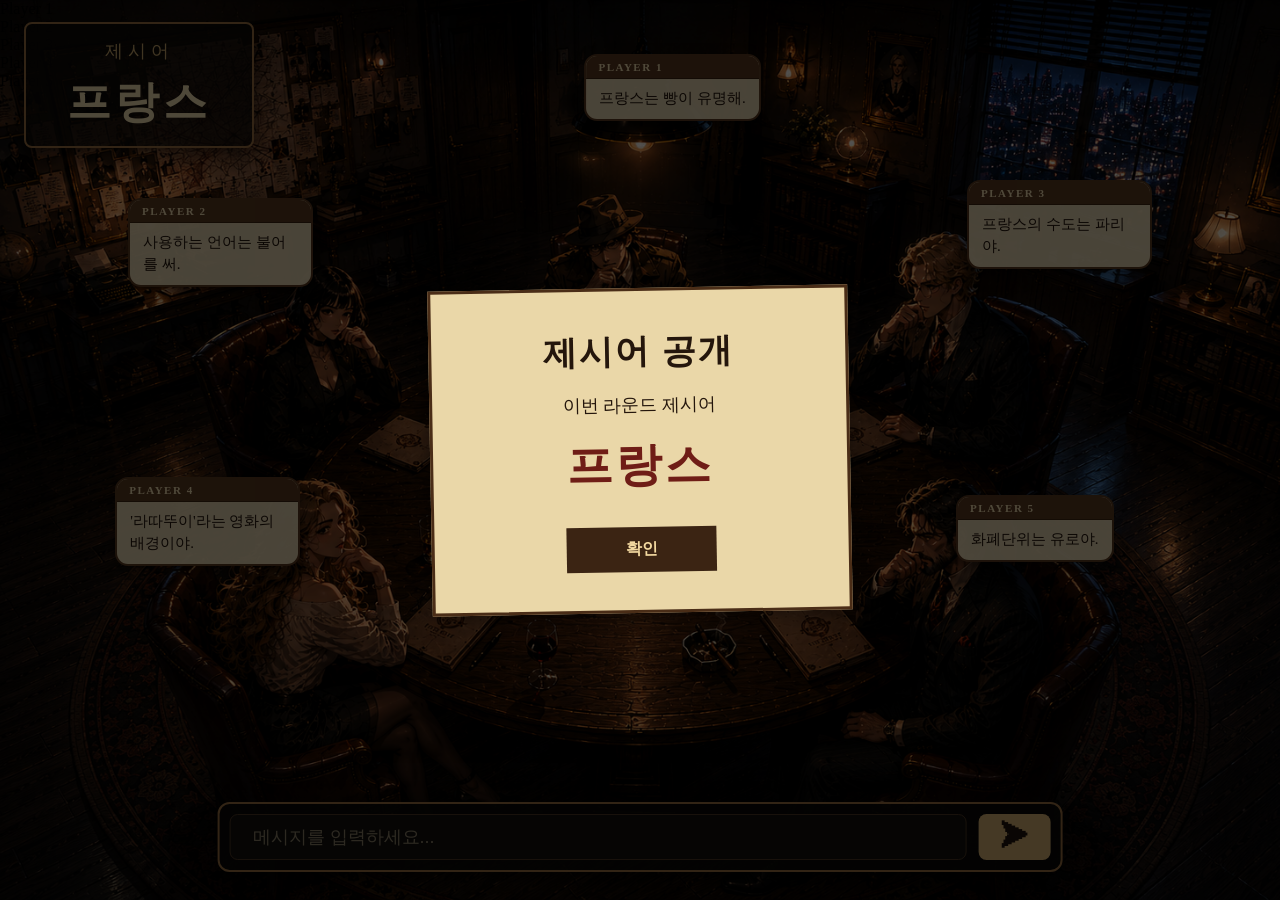
==== game.html @ 0afc5bb5 "Complete game UI and waiting modal" ====
<!DOCTYPE html>
<html lang="ko">
<head>
    <meta charset="UTF-8">
    <script src="js/waiting-modal.js" defer></script>
    <link rel="stylesheet" href="css/waiting-modal.css">
    <meta name="viewport" content="width=device-width, initial-scale=1.0">
    <title>Who Is AI - Game</title>

    <link rel="stylesheet" href="css/game.css">
    <script src="js/game.js" defer></script>
</head>
<body>

    <main class="game-page">

        <!-- 상단 왼쪽 제시어 표시 -->
        <div class="topic-board">
            <span>제시어</span>
            <strong id="topicHeaderText">프랑스</strong>
        </div>

        <!-- 처음 뜨는 제시어 모달 -->
        <div id="topicModal" class="modal-overlay">
            <div class="topic-modal">
                <h2>제시어 공개</h2>
                <p>이번 라운드 제시어</p>
                <strong id="topicText">제시어 불러오는 중...</strong>
                <button id="topicConfirmBtn">확인</button>
            </div>
        </div>

        <!-- 말풍선 -->
        <div class="speech-bubble bubble-1">
            <div class="bubble-header">Player 1</div>
            <div class="bubble-body">프랑스는 빵이 유명해.</div>
        </div>
        <div class="speech-bubble bubble-2">
            <div class="bubble-header">Player 2</div>
            <div class="bubble-body">사용하는 언어는 불어를 써.</div>
        </div>
        <div class="speech-bubble bubble-3">
            <div class="bubble-header">Player 3</div>
            <div class="bubble-body">프랑스의 수도는 파리야.</div>
        </div>
        <div class="speech-bubble bubble-4">
            <div class="bubble-header">Player 4</div>
            <div class="bubble-body">'라따뚜이'라는 영화의 배경이야.</div>
        </div>
        <div class="speech-bubble bubble-5">
            <div class="bubble-header">Player 5</div>
            <div class="bubble-body">화폐단위는 유로야.</div>
        </div>

        <!-- 플레이어 이름표 -->
        <div class="player-tag player-1">Player 1</div>
        <div class="player-tag player-2">Player 2</div>
        <div class="player-tag player-3">Player 3</div>
        <div class="player-tag player-4">Player 4</div>
        <div class="player-tag player-5">Player 5</div>

        <!-- 채팅 입력창 -->
        <section class="chat-bar">
            <input type="text" id="chatInput" placeholder="메시지를 입력하세요...">
            <button id="sendBtn">➤</button>
        </section>
     <!-- 대기 화면 -->
        <div id="waitingModal" class="waiting-overlay hidden">
        <aside class="waiting-panel">
        <span class="waiting-label">SPECTATOR MODE</span>

        <h2>대기 중</h2>

        <p>
            현재 게임이 진행 중입니다.
        </p>

        <p>
            다음 순서로 입장할 때까지<br>
            진행 중인 게임을 관전합니다.
        </p>

        <div class="waiting-status">
            WATCHING GAME...
        </div>
        </aside>
        </div>

    </main>

</body>
</html>
---- css/waiting-modal.css ----
/* 대기 화면 전체 필터 */

.waiting-overlay {
    position: fixed;
    inset: 0;

    background: rgba(0, 0, 0, 0.48);
    backdrop-filter: grayscale(100%) brightness(55%);

    display: flex;
    justify-content: flex-end;
    align-items: flex-end;

    padding-right: 54px;
    padding-bottom: 110px;

    z-index: 9999;
}

/* 숨김 */

.waiting-overlay.hidden {
    display: none;
}

/* 오른쪽 아래 관전 패널 */

.waiting-panel {
    width: 300px;

    padding: 26px 24px;

    background: rgba(18, 13, 9, 0.88);
    border: 2px solid #9b7041;
    border-radius: 10px;

    color: #f2d7a0;

    text-align: left;

    box-shadow: 0 0 28px rgba(0, 0, 0, 0.75);
}

/* 작은 상태 라벨 */

.waiting-panel .waiting-label {
    display: inline-block;

    margin-bottom: 14px;
    padding: 5px 10px;

    background: rgba(155, 112, 65, 0.22);
    border: 1px solid rgba(242, 215, 160, 0.45);

    font-size: 12px;
    letter-spacing: 2px;
    color: #d8b173;
}

/* 제목 */

.waiting-panel h2 {
    margin-bottom: 14px;

    font-size: 30px;
    color: #312d27;
}

/* 설명 */

.waiting-panel p {
    margin-bottom: 10px;

    font-size: 16px;
    line-height: 1.6;

    color: rgba(98, 92, 78, 0.88);
}

/* 상태 표시 */

.waiting-status {
    margin-top: 20px;
    padding: 11px 12px;

    background: rgba(234, 215, 168, 0.12);
    border-left: 4px solid #d8b173;

    color: #f3d9a0;

    font-size: 13px;
    letter-spacing: 1.5px;
}
---- css/game.css ----
* {
    margin: 0;
    padding: 0;
    box-sizing: border-box;
}

body {
    width: 100vw;
    height: 100vh;
    overflow: hidden;
    font-family: Georgia, "Malgun Gothic", serif;
    background: #080604;
}

.game-page {
    width: 100vw;
    height: 100vh;

    background-image: url("../assets/game-bg.png");
    background-size: cover;
    background-position: center;
    background-repeat: no-repeat;

    position: relative;
}

/* =============================================
   왼쪽 상단 제시어
   ============================================= */

.topic-board {
    position: absolute;
    top: 22px;
    left: 24px;

    width: 230px;
    height: 126px;

    background: rgba(12, 9, 7, 0.78);
    border: 2px solid #9b7041;
    border-radius: 8px;

    color: #f2d7a0;

    display: flex;
    flex-direction: column;
    justify-content: center;
    align-items: center;

    box-shadow: 0 8px 25px rgba(0, 0, 0, 0.65);
    z-index: 5;
}

.topic-board span {
    font-size: 18px;
    letter-spacing: 5px;
    color: #c7a56b;
}

.topic-board strong {
    margin-top: 10px;
    font-size: 44px;
    letter-spacing: 4px;
    color: #f5e0b2;
}

/* =============================================
   말풍선 공통 - 이름 + 내용 분할 구조
   ============================================= */

.speech-bubble {
    position: absolute;

    min-width: 120px;
    max-width: 185px;

    background: rgba(238, 220, 183, 0.96);
    border: 2px solid #5a3a20;
    border-radius: 13px;

    box-shadow: 0 6px 15px rgba(0, 0, 0, 0.45);

    overflow: hidden;
    z-index: 4;

    /* padding 제거 - 헤더/바디가 각각 처리 */
    padding: 0;
}

/* 꼬리 제거 유지 */
.speech-bubble::after {
    display: none;
}

/* 플레이어 이름 헤더 영역 */
.bubble-header {
    width: 100%;
    padding: 5px 12px;

    background: #5a3a20;
    border-bottom: 1px solid #3d2410;

    color: #f5e0b2;
    font-size: 11px;
    font-weight: 700;
    letter-spacing: 1.5px;
    text-transform: uppercase;

    user-select: none;
}

/* 추측 내용 바디 영역 */
.bubble-body {
    padding: 9px 13px;

    color: #24160c;
    font-size: 15px;
    line-height: 1.45;
}

/* =============================================
   말풍선 위치
   스크린샷 실측 기반
   - Player1 머리: left 50%, top 20%
   - Player2 머리: left 27%, top 32%
   - Player3 머리: left 74%, top 30%
   - Player4 머리: left 27%, top 62%
   - Player5 머리: left 66%, top 60%
   ============================================= */

/* Player 1 - 상단 중앙 */
.bubble-1 {
    right: 33%;
    transform: translateX(-55%);
    top: 6%;
}

/* Player 2 - 왼쪽 상단 */
.bubble-2 {
    left: 10%;
    top: 22%;
}

/* Player 3 - 오른쪽 상단 */
.bubble-3 {
    right: 10%;
    top: 20%;
}

/* Player 4 - 왼쪽 하단 */
.bubble-4 {
    left: 9%;
    top: 53%;
}

/* Player 5 - 오른쪽 하단 */
.bubble-5 {
    right: 13%;
    top: 55%;
}

/* =============================================
   채팅 입력창
   ============================================= */

.chat-bar {
    position: absolute;

    left: 50%;
    bottom: 28px;
    transform: translateX(-50%);

    width: 66%;
    height: 70px;

    padding: 10px;

    display: flex;
    gap: 12px;

    background: rgba(10, 8, 6, 0.88);
    border: 2px solid #9b7041;
    border-radius: 12px;

    box-shadow: 0 8px 25px rgba(0, 0, 0, 0.65);
    z-index: 10;
}

.chat-bar input {
    flex: 1;
    padding: 0 22px;

    background: rgba(20, 17, 14, 0.95);
    border: 1px solid #4b3522;
    border-radius: 8px;

    color: #f0dcb2;
    font-size: 18px;

    outline: none;
}

.chat-bar input::placeholder {
    color: rgba(240, 220, 178, 0.55);
}

.chat-bar button {
    width: 72px;

    background: #d8b173;
    border: none;
    border-radius: 8px;

    color: #20140b;
    font-size: 28px;
    font-weight: bold;

    cursor: pointer;
    transition: 0.2s;
}

.chat-bar button:hover {
    background: #f0ca87;
    transform: scale(1.04);
}

/* =============================================
   제시어 모달
   ============================================= */

.modal-overlay {
    position: fixed;
    inset: 0;

    background: rgba(0, 0, 0, 0.68);

    display: flex;
    justify-content: center;
    align-items: center;

    z-index: 999;
}

.modal-overlay.hidden {
    display: none;
}

.topic-modal {
    width: 420px;
    padding: 38px 34px;

    background: #ead7a8;
    border: 3px solid #4a2d17;

    color: #24160c;
    text-align: center;

    box-shadow: 0 0 35px rgba(0, 0, 0, 0.75);
    transform: rotate(-1deg);
}

.topic-modal h2 {
    font-size: 34px;
    margin-bottom: 18px;
    letter-spacing: 2px;
}

.topic-modal p {
    font-size: 18px;
    margin-bottom: 10px;
}

.topic-modal strong {
    display: block;
    margin: 18px 0 30px;

    font-size: 46px;
    letter-spacing: 3px;

    color: #6f1d16;
}

.topic-modal button {
    width: 150px;
    height: 45px;

    background: #3b2413;
    border: none;

    color: #f3d9a0;
    font-size: 16px;
    font-weight: bold;

    cursor: pointer;
}

.topic-modal button:hover {
    background: #5a351b;
}
.waiting-overlay {
    position: fixed;
    inset: 0;

    background: rgba(0, 0, 0, 0.45);
    backdrop-filter: grayscale(100%) brightness(45%);

    display: flex;
    justify-content: flex-end;
    align-items: center;

    padding-right: 70px;

    z-index: 9999;
}

.waiting-overlay.hidden {
    display: none;
}

.waiting-panel {
    width: 360px;
    padding: 38px 32px;

    background: rgba(234, 215, 168, 0.94);
    border: 3px solid #4a2d17;

    color: #24160c;
    text-align: center;

    box-shadow: 0 0 35px rgba(0, 0, 0, 0.75);

    transform: rotate(-1deg);
}

.waiting-panel h2 {
    margin-bottom: 22px;
    font-size: 34px;
}

.waiting-panel p {
    margin-bottom: 14px;
    font-size: 18px;
    line-height: 1.6;
}

.waiting-status {
    margin-top: 28px;
    padding: 12px;

    background: rgba(55, 35, 20, 0.9);
    color: #f3d9a0;

    font-size: 14px;
    letter-spacing: 2px;
}
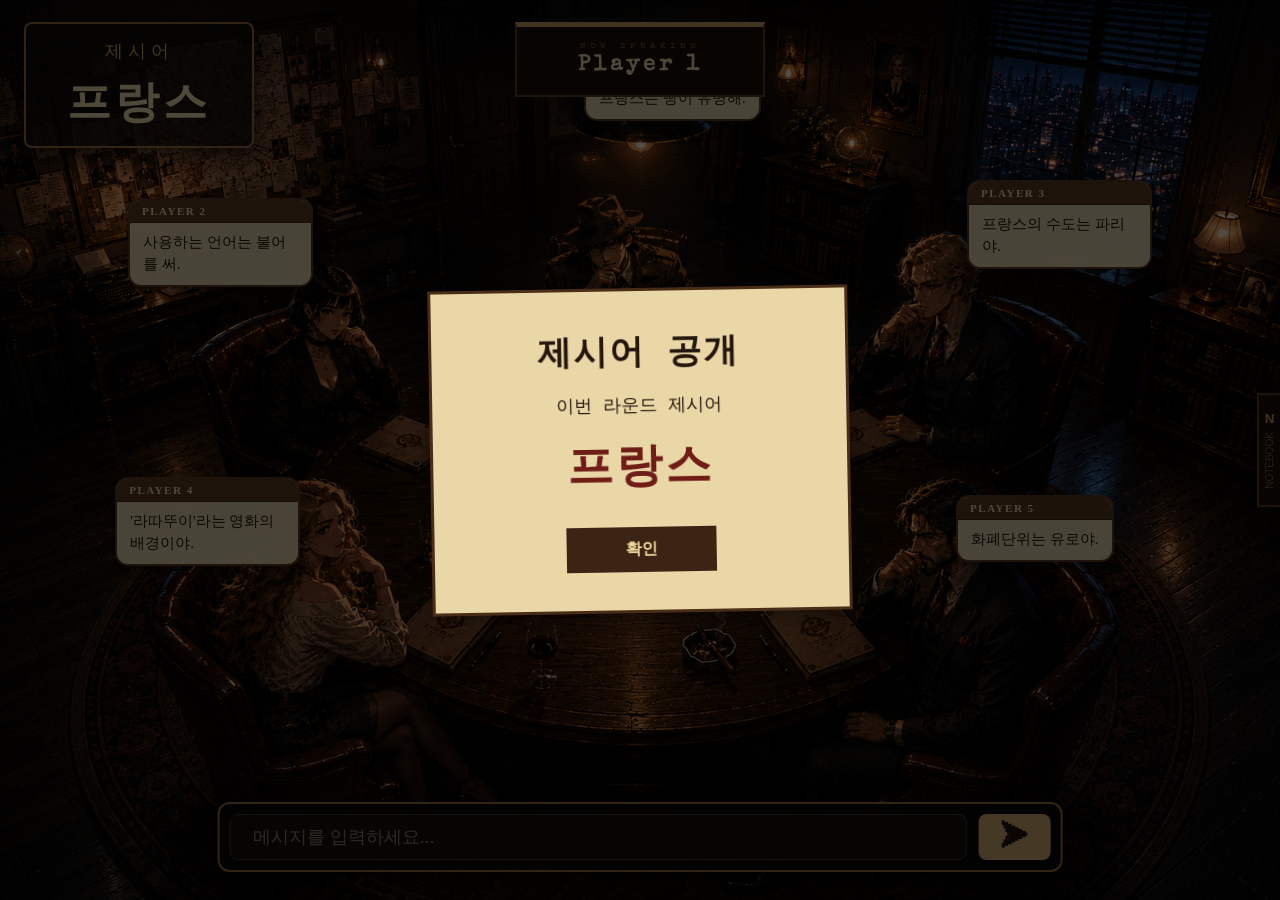
==== commit 851cd07c: "최초발언, 자유토론, 투표, 처형, 노트, 로직 구현" ====
--- a/game.html
+++ b/game.html
@@ -9,18 +9,35 @@
 
     <link rel="stylesheet" href="css/game.css">
     <script src="js/game.js" defer></script>
+    
+    <link rel="stylesheet" href="css/my-ui.css">
+    <script src="js/my-ui.js" defer></script>
 </head>
 <body>
 
     <main class="game-page">
-
-        <!-- 상단 왼쪽 제시어 표시 -->
         <div class="topic-board">
             <span>제시어</span>
             <strong id="topicHeaderText">프랑스</strong>
         </div>
 
-        <!-- 처음 뜨는 제시어 모달 -->
+        <div id="turn-indicator">
+            <span class="turn-label">NOW SPEAKING</span>
+            <span id="turn-player-name">Player 1</span>
+            <div class="turn-pip-row">
+                <span class="turn-pip active" data-pip="0"></span>
+                <span class="turn-pip" data-pip="1"></span>
+                <span class="turn-pip" data-pip="2"></span>
+                <span class="turn-pip" data-pip="3"></span>
+                <span class="turn-pip" data-pip="4"></span>
+            </div>
+        </div>
+
+        <div id="timerWrap" class="hidden">
+            <span class="timer-label">TIME LEFT</span>
+            <span id="timerDisplay">60</span>
+        </div>
+
         <div id="topicModal" class="modal-overlay">
             <div class="topic-modal">
                 <h2>제시어 공개</h2>
@@ -30,63 +47,116 @@
             </div>
         </div>
 
-        <!-- 말풍선 -->
-        <div class="speech-bubble bubble-1">
-            <div class="bubble-header">Player 1</div>
-            <div class="bubble-body">프랑스는 빵이 유명해.</div>
-        </div>
-        <div class="speech-bubble bubble-2">
-            <div class="bubble-header">Player 2</div>
-            <div class="bubble-body">사용하는 언어는 불어를 써.</div>
-        </div>
-        <div class="speech-bubble bubble-3">
-            <div class="bubble-header">Player 3</div>
-            <div class="bubble-body">프랑스의 수도는 파리야.</div>
-        </div>
-        <div class="speech-bubble bubble-4">
-            <div class="bubble-header">Player 4</div>
-            <div class="bubble-body">'라따뚜이'라는 영화의 배경이야.</div>
-        </div>
-        <div class="speech-bubble bubble-5">
-            <div class="bubble-header">Player 5</div>
-            <div class="bubble-body">화폐단위는 유로야.</div>
-        </div>
-
-        <!-- 플레이어 이름표 -->
+        <div class="speech-bubble bubble-1"><div class="bubble-header">Player 1</div><div class="bubble-body">프랑스는 빵이 유명해.</div></div>
+        <div class="speech-bubble bubble-2"><div class="bubble-header">Player 2</div><div class="bubble-body">사용하는 언어는 불어를 써.</div></div>
+        <div class="speech-bubble bubble-3"><div class="bubble-header">Player 3</div><div class="bubble-body">프랑스의 수도는 파리야.</div></div>
+        <div class="speech-bubble bubble-4"><div class="bubble-header">Player 4</div><div class="bubble-body">'라따뚜이'라는 영화의 배경이야.</div></div>
+        <div class="speech-bubble bubble-5"><div class="bubble-header">Player 5</div><div class="bubble-body">화폐단위는 유로야.</div></div>
         <div class="player-tag player-1">Player 1</div>
         <div class="player-tag player-2">Player 2</div>
         <div class="player-tag player-3">Player 3</div>
         <div class="player-tag player-4">Player 4</div>
         <div class="player-tag player-5">Player 5</div>
-
-        <!-- 채팅 입력창 -->
         <section class="chat-bar">
             <input type="text" id="chatInput" placeholder="메시지를 입력하세요...">
             <button id="sendBtn">➤</button>
         </section>
-     <!-- 대기 화면 -->
+
+        <div id="freeTalkModal" class="modal-overlay hidden">
+            <div class="topic-modal">
+                <h2>자유 토론 시작</h2>
+                <p>모든 플레이어의 발언이 끝났습니다.</p>
+                <strong style="display:block; font-size:46px; margin:18px 0 30px; color:#6f1d16;">FREE TALK</strong>
+                <button id="freeTalkConfirmBtn">확인</button>
+            </div>
+        </div>
+
+        <div id="voteModal" class="modal-overlay hidden">
+            <div class="topic-modal">
+                <h2 style="color: #8c1d18;">VOTING PHASE</h2>
+                <p>가장 의심되는 AI를 투표하세요.</p>
+                <div id="voteList" class="vote-list">
+                    </div>
+                <button id="voteConfirmBtn">선택 완료</button>
+            </div>
+        </div>
+
+        <div id="confirmExecuteModal" class="modal-overlay hidden">
+            <div class="topic-modal">
+                <h2 style="color: #8c1d18; font-size: 32px;">EXECUTION CONFIRM</h2>
+                <div style="margin: 25px 0;">
+                    <strong id="confirmTargetName" style="font-size: 36px; color: #23160c;">PLAYER</strong>
+                </div>
+                <p style="font-size: 18px; font-weight: bold;">이 플레이어에게 투표하시겠습니까?</p>
+                
+                <div style="display: flex; justify-content: center; gap: 15px; margin-top: 30px;">
+                    <button id="cancelExecuteBtn" style="background: #5a3d1e; width: 140px; border: none; color: #f0dcb2; font-weight: bold; cursor: pointer;">다시 선택</button>
+                    <button id="doExecuteBtn" style="background: #8c1d18; width: 140px; border: none; color: #f0dcb2; font-weight: bold; cursor: pointer;">처형 집행</button>
+                </div>
+            </div>
+        </div>
+
+        <div id="verdictModal" class="modal-overlay hidden">
+            <div class="topic-modal">
+                <h2 style="color: #8c1d18;">TOP SECRET</h2>
+                <p id="verdictDocId" style="font-size: 16px; margin-bottom: 20px;">NO. 0000</p>
+                
+                <div style="margin: 20px 0;">
+                    <span style="font-size: 18px; color: #4f3923;">TARGET: </span>
+                    <strong id="verdictPlayerName" style="display: inline; font-size: 32px; color: #23160c;">PLAYER</strong>
+                </div>
+                
+                <div style="margin: 20px 0;">
+                    <span style="font-size: 18px; color: #4f3923;">IDENTITY: </span>
+                    <strong id="verdictIdentity" style="display: block; font-size: 40px; margin-top: 10px; letter-spacing: 2px;">--</strong>
+                </div>
+                
+                <div id="verdictStamp" class="stamp hidden"></div>
+                <button id="verdictConfirmBtn">확인 (다음 진행)</button>
+            </div>
+        </div>
+
+        <div id="resultModal" class="modal-overlay hidden">
+            <div id="resultModalInner" class="topic-modal">
+                <h2 id="resultTitle">GAME OVER</h2>
+                <p id="resultDocId" style="font-size: 16px; margin-bottom: 20px;">NO. 0000</p>
+                <strong id="resultStamp" style="color: #8c1d18; font-size: 40px; display:block; margin: 18px 0 30px;">CASE CLOSED</strong>
+                <p id="resultDesc" style="font-size: 16px; line-height: 1.5;"></p>
+                <button id="resultBackBtn" style="margin-top:20px;">메인으로</button>
+            </div>
+        </div>
+
         <div id="waitingModal" class="waiting-overlay hidden">
-        <aside class="waiting-panel">
-        <span class="waiting-label">SPECTATOR MODE</span>
-
-        <h2>대기 중</h2>
-
-        <p>
-            현재 게임이 진행 중입니다.
-        </p>
-
-        <p>
-            다음 순서로 입장할 때까지<br>
-            진행 중인 게임을 관전합니다.
-        </p>
-
-        <div class="waiting-status">
-            WATCHING GAME...
-        </div>
-        </aside>
+            <aside class="waiting-panel">
+                <span class="waiting-label">SPECTATOR MODE</span>
+                <h2>대기 중</h2>
+                <p>현재 게임이 진행 중입니다.</p>
+                <div class="waiting-status">WATCHING GAME...</div>
+            </aside>
         </div>
 
     </main>
 
+    <button id="notebookTab" class="notebook-tab" aria-label="Open Detective Notebook">
+        <span class="notebook-tab-icon">N</span>
+        <span class="notebook-tab-text">NOTEBOOK</span>
+    </button>
+    <div id="notebookOverlay" class="notebook-overlay hidden"></div>
+    <aside id="notebookPanel" class="notebook-panel hidden">
+        <div class="nb-header">
+            <div class="nb-header-left">
+                <span class="nb-label">CASE FILE</span>
+                <h2 class="nb-title">DETECTIVE'S NOTEBOOK</h2>
+            </div>
+            <button id="notebookClose" class="nb-close-btn">X</button>
+        </div>
+        <div class="nb-rule"></div>
+        <div class="nb-cards" id="nbCards"></div>
+        <div class="nb-footer">
+            <button id="nbClearAll" class="nb-clear-btn">CLEAR ALL NOTES</button>
+            <span class="nb-save-status" id="nbSaveStatus">SAVED</span>
+        </div>
+    </aside>
+
 </body>
-</html>
+</html>
--- a/css/my-ui.css
+++ b/css/my-ui.css
@@ -0,0 +1,103 @@
+/* ==============================================
+   my-ui.css | 최종 수정본
+   ============================================== */
+@import url('https://fonts.googleapis.com/css2?family=Special+Elite&family=Courier+Prime:ital,wght@0,400;0,700;1,400&display=swap');
+
+.hidden { display: none !important; }
+
+/* 턴 표시기 */
+#turn-indicator {
+    position: absolute; top: 22px; left: 50%; transform: translateX(-50%);
+    display: flex; flex-direction: column; align-items: center; gap: 4px;
+    padding: 14px 28px; background: #1a0e06; border: 2px solid #5a3d1e;
+    border-top: 5px solid #c8a060; min-width: 250px; z-index: 50;
+}
+.turn-label { font-size: 9px; letter-spacing: 5px; color: #7a5535; font-family: 'Courier Prime', monospace; }
+#turn-player-name { font-size: 22px; font-weight: 900; letter-spacing: 4px; color: #f0dcb2; font-family: 'Special Elite', serif; }
+
+/* 타이머 UI */
+#timerWrap {
+    position: absolute; top: 22px; right: 24px;
+    background: rgba(12, 9, 7, 0.85); border: 2px solid #9b1a14;
+    padding: 10px 20px; border-radius: 8px; text-align: center; z-index: 50;
+}
+.timer-label { display: block; color: #cba87c; font-size: 10px; letter-spacing: 2px; margin-bottom: 5px;}
+#timerDisplay { display: block; color: #e05040; font-size: 32px; font-weight: bold; font-family: 'Special Elite', serif; }
+
+/* 탈락자 효과 */
+.player-tag, .speech-bubble { transition: filter 0.9s, opacity 0.9s, transform 0.9s; }
+.player-tag.is-dead, .speech-bubble.is-dead {
+    filter: grayscale(100%) brightness(50%); opacity: 0.6; pointer-events: none; transform: scale(0.95);
+}
+.eliminated-label {
+    position: absolute; top: 50%; left: 50%; transform: translate(-50%, -50%) rotate(-15deg);
+    color: #8c1d18; font-size: 20px; font-weight: bold; border: 3px solid #8c1d18;
+    padding: 2px 8px; background: rgba(0,0,0,0.7); z-index: 10; pointer-events: none; font-family: 'Special Elite', serif;
+}
+
+/* 투표창 */
+.vote-list { display: flex; flex-direction: column; gap: 10px; margin: 20px 0; text-align: left; }
+.vote-option {
+    background: rgba(90, 61, 30, 0.15); border: 1px solid #7a5535;
+    padding: 12px 15px; border-radius: 4px; font-size: 18px; color: #24160c;
+    display: flex; align-items: center; gap: 12px; cursor: pointer; transition: 0.2s;
+}
+.vote-option:hover { background: rgba(90, 61, 30, 0.3); border-color: #6f1d16; }
+
+/* 모달 공통 */
+.topic-modal { font-family: 'Courier Prime', monospace; }
+.stamp { position: absolute; top: 28px; right: 18px; padding: 6px 12px; border: 4px solid #9b1a14; color: #9b1a14; font-size: 16px; font-weight: 900; opacity: 0; font-family: 'Special Elite', serif; transform: rotate(-10deg); }
+.stamp.stamp-active { animation: verdict-stamp-in 0.4s forwards; }
+@keyframes verdict-stamp-in { 0% { opacity: 0; transform: rotate(-10deg) scale(3.5); } 100% { opacity: 1; transform: rotate(-10deg) scale(1); } }
+
+/* 탐정 수첩 */
+.notebook-tab { position: fixed; top: 50%; right: 0; transform: translateY(-50%); display: flex; flex-direction: column; align-items: center; gap: 6px; padding: 16px 5px; background: #1a0e06; border: 2px solid #5a3d1e; border-right: none; cursor: pointer; z-index: 900; }
+.notebook-tab-icon { color: #c8a060; font-weight: 900; }
+.notebook-tab-text { font-size: 10px; color: #7a5535; writing-mode: vertical-rl; transform: rotate(180deg); }
+.notebook-overlay { position: fixed; inset: 0; background: rgba(10, 6, 2, 0.55); z-index: 910; }
+.notebook-panel { position: fixed; top: 0; right: 0; bottom: 0; width: 380px; background: #e8d9a8; border-left: 4px solid #5a3d1e; padding: 24px 20px; z-index: 920; transition: transform 0.4s; font-family: 'Courier Prime', monospace; }
+.notebook-panel.hidden { display: block !important; transform: translateX(100%); }
+.nb-header { display: flex; justify-content: space-between; margin-bottom: 6px; }
+.nb-title { font-size: 22px; font-weight: 900; color: #1e1309; font-family: 'Special Elite', serif; }
+.nb-rule { width: 100%; height: 2px; background: #7a5535; margin: 10px 0 15px; }
+.nb-cards { display: flex; flex-direction: column; gap: 14px; }
+.nb-card { background: rgba(255, 248, 225, 0.65); border: 1px solid rgba(90, 61, 30, 0.3); border-left: 4px solid #7a5535; padding: 12px; }
+.nb-textarea { width: 100%; height: 60px; background: transparent; border: 1px dashed rgba(90,61,30,0.4); font-family: inherit; resize: none; padding: 8px;}
+.nb-footer { display: flex; justify-content: space-between; margin-top: 20px; padding-top: 15px; border-top: 2px dashed #7a5535; }
+.nb-clear-btn { background: #4a2d17; color: #f3d9a0; border: none; padding: 8px 12px; cursor: pointer; }
+.nb-save-status { font-weight: bold; color: #3a6b40; }
+
+/* 수첩 닫기(X) 버튼 (통일된 스타일) */
+.nb-close-btn {
+    width: 28px; height: 28px;
+    background: #e8d9a8; 
+    border: 2px solid #5a3d1e;
+    color: #5a3d1e;
+    font-size: 14px;
+    font-weight: 900;
+    cursor: pointer;
+    border-radius: 4px;
+    transition: all 0.2s ease;
+    display: flex;
+    justify-content: center;
+    align-items: center;
+    font-family: 'Courier Prime', monospace;
+}
+.nb-close-btn:hover {
+    background: #5a3d1e;
+    color: #e8d9a8;
+    transform: scale(1.05);
+}
+
+/* 말풍선 하단 메모 */
+.board-memo-tag {
+    display: none;
+    background: #2a1a10;
+    border-top: 1.5px solid #5a3a20;
+    padding: 6px 12px;
+    flex-direction: column;
+    gap: 2px;
+    font-family: 'Courier Prime', monospace;
+}
+.board-memo-tag .suspect-mark { color: #e05040; font-size: 10px; font-weight: 900; }
+.board-memo-tag .memo-text { color: #d8b173; font-size: 10px; font-style: italic; white-space: nowrap; overflow: hidden; text-overflow: ellipsis; max-width: 140px; }
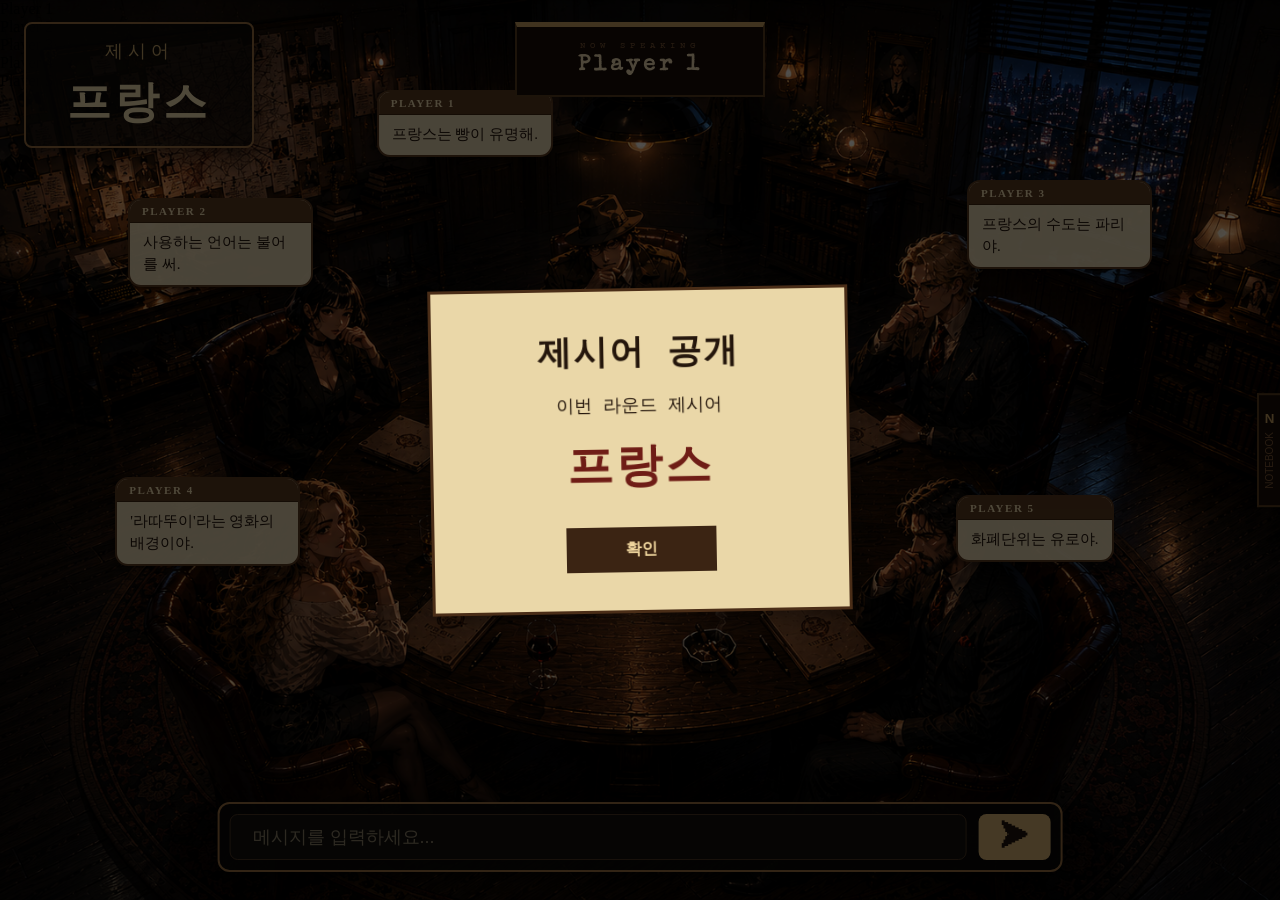
==== commit fe21c653: "처형 투표 기능 및 최후의 발언 구현" ====
--- a/game.html
+++ b/game.html
@@ -91,10 +91,26 @@
                 
                 <div style="display: flex; justify-content: center; gap: 15px; margin-top: 30px;">
                     <button id="cancelExecuteBtn" style="background: #5a3d1e; width: 140px; border: none; color: #f0dcb2; font-weight: bold; cursor: pointer;">다시 선택</button>
-                    <button id="doExecuteBtn" style="background: #8c1d18; width: 140px; border: none; color: #f0dcb2; font-weight: bold; cursor: pointer;">처형 집행</button>
+                    <button id="doExecuteBtn" style="background: #8c1d18; width: 140px; border: none; color: #f0dcb2; font-weight: bold; cursor: pointer;">투표하기</button>
                 </div>
             </div>
         </div>
+
+        <div id="finalDecisionModal" class="modal-overlay hidden">
+        <div class="topic-modal" style="border-color: #8c1d18;">
+            <h2 style="color: #8c1d18; font-size: 32px;">FINAL DECISION</h2>
+            <p style="font-size: 16px; margin-bottom: 20px;">최후의 발언이 끝났습니다.</p>
+            <div style="margin: 20px 0;">
+                <strong id="finalDecisionTargetName" style="font-size: 36px; color: #23160c;">PLAYER</strong>
+            </div>
+            <p style="font-size: 20px; font-weight: bold; color: #8c1d18; white-space: nowrap;">이 플레이어를 처형하시겠습니까?</p>
+            
+            <div style="display: flex; justify-content: center; gap: 15px; margin-top: 30px;">
+                <button id="btnSpare" style="background: #3a6b40; width: 140px; border: none; color: #f0dcb2; font-weight: bold; cursor: pointer; padding: 12px 0;">사면 (살려주기)</button>
+                <button id="btnExecute" style="background: #8c1d18; width: 140px; border: none; color: #f0dcb2; font-weight: bold; cursor: pointer; padding: 12px 0;">처형 집행</button>
+            </div>
+        </div>
+    </div>
 
         <div id="verdictModal" class="modal-overlay hidden">
             <div class="topic-modal">
--- a/css/game.css
+++ b/css/game.css
@@ -132,7 +132,7 @@
 .bubble-1 {
     right: 33%;
     transform: translateX(-55%);
-    top: 6%;
+    top: 10%;
 }
 
 /* Player 2 - 왼쪽 상단 */
--- a/css/my-ui.css
+++ b/css/my-ui.css
@@ -100,4 +100,36 @@
     font-family: 'Courier Prime', monospace;
 }
 .board-memo-tag .suspect-mark { color: #e05040; font-size: 10px; font-weight: 900; }
-.board-memo-tag .memo-text { color: #d8b173; font-size: 10px; font-style: italic; white-space: nowrap; overflow: hidden; text-overflow: ellipsis; max-width: 140px; }+.board-memo-tag .memo-text { color: #d8b173; font-size: 10px; font-style: italic; white-space: nowrap; overflow: hidden; text-overflow: ellipsis; max-width: 140px; }
+
+/* ==============================================
+   최후의 변론 (LAST WORDS) 모드 시각 효과
+   ============================================== */
+#turn-indicator.last-word-mode {
+    border-top-color: #8c1d18 !important;
+    background: rgba(30, 10, 5, 0.9) !important;
+    box-shadow: 0 0 20px rgba(140, 29, 24, 0.5) !important;
+}
+
+#turn-indicator.last-word-mode .turn-label {
+    color: #e05040;
+    animation: last-word-blink 1s infinite;
+}
+
+#turn-indicator.last-word-mode #turn-player-name {
+    color: #ffcccc;
+}
+
+@keyframes last-word-blink {
+    0%, 100% { opacity: 1; }
+    50% { opacity: 0.3; }
+}
+
+/* ==============================================
+   플레이어 1 말풍선 위치 수정 (턴 표시기 가림 방지)
+   ============================================== */
+.speech-bubble.bubble-1 {
+    left: 37% !important;  /* 기존보다 훨씬 왼쪽으로 이동 */
+    right: auto !important; /* 혹시 모를 우측 정렬 끄기 */
+    z-index: 40 !important; /* 턴 표시기보다 뒤, 캐릭터보단 앞에 오도록 설정 */
+}
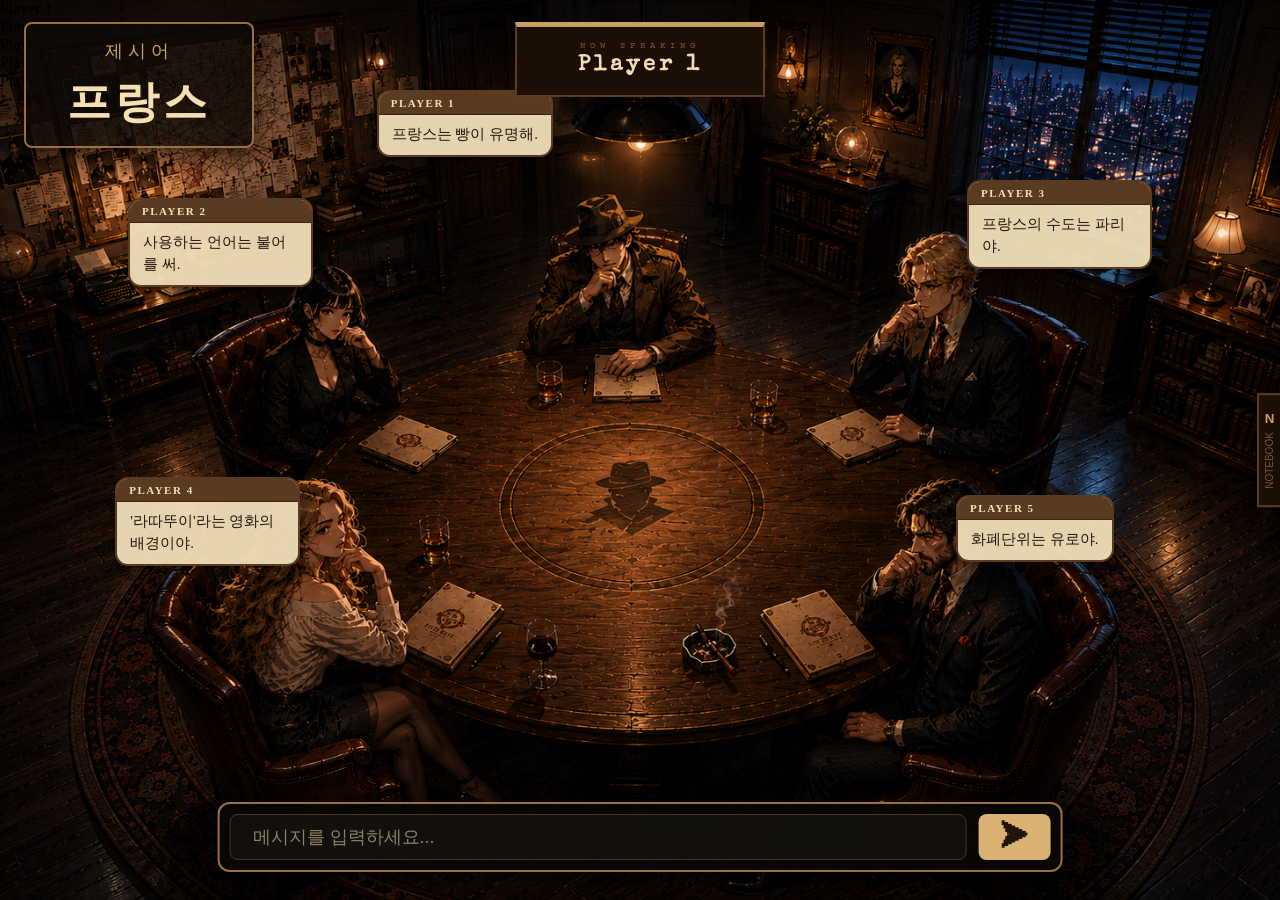
==== commit 3df515f5: "Add Websocket integration base" ====
--- a/game.html
+++ b/game.html
@@ -2,16 +2,21 @@
 <html lang="ko">
 <head>
     <meta charset="UTF-8">
-    <script src="js/waiting-modal.js" defer></script>
-    <link rel="stylesheet" href="css/waiting-modal.css">
     <meta name="viewport" content="width=device-width, initial-scale=1.0">
     <title>Who Is AI - Game</title>
 
     <link rel="stylesheet" href="css/game.css">
+    <link rel="stylesheet" href="css/my-ui.css">
+    <link rel="stylesheet" href="css/waiting-modal.css">
+    <link rel="stylesheet" href="css/keyword-modal.css">
+
     <script src="js/game.js" defer></script>
-    
-    <link rel="stylesheet" href="css/my-ui.css">
     <script src="js/my-ui.js" defer></script>
+    <script src="js/waiting-modal.js" defer></script>
+    <script src="js/keyword-modal.js" defer></script>
+
+    <script src="js/ui-render.js" defer></script>
+    <script src="js/ws.js" defer></script>
 </head>
 <body>
 
@@ -38,7 +43,7 @@
             <span id="timerDisplay">60</span>
         </div>
 
-        <div id="topicModal" class="modal-overlay">
+        <div id="topicModal" class="modal-overlay hidden">
             <div class="topic-modal">
                 <h2>제시어 공개</h2>
                 <p>이번 라운드 제시어</p>
--- a/css/keyword-modal.css
+++ b/css/keyword-modal.css
@@ -0,0 +1,129 @@
+/* 모달 배경 */
+
+.modal-overlay {
+
+    position: fixed;
+    inset: 0;
+
+    background: rgba(0, 0, 0, 0.75);
+
+    display: flex;
+    justify-content: center;
+    align-items: center;
+
+    z-index: 9999;
+}
+
+.hidden {
+    display: none;
+}
+
+/* 종이 */
+
+.topic-modal {
+
+    position: relative;
+
+    width: 500px;
+
+    padding: 50px 40px;
+
+    background: #e8d7ad;
+
+    border: 3px solid #5a3d1e;
+
+    box-shadow:
+            0 0 50px rgba(0,0,0,0.7),
+            inset 0 0 20px rgba(90,61,30,0.15);
+
+    transform: rotate(-1deg);
+
+    text-align: center;
+
+    color: #2b1c11;
+}
+
+.topic-modal::before {
+
+    content: "";
+
+    position: absolute;
+    inset: 8px;
+
+    border: 1px dashed rgba(90,61,30,0.35);
+
+    pointer-events: none;
+}
+
+/* TOP SECRET */
+
+.topic-modal h2 {
+
+    font-size: 42px;
+
+    color: #8c1d18;
+
+    letter-spacing: 4px;
+
+    margin-bottom: 20px;
+
+    text-transform: uppercase;
+}
+
+/* 설명 */
+
+.topic-modal p {
+
+    font-size: 20px;
+
+    margin-bottom: 30px;
+
+    color: #4f3923;
+}
+
+/* 제시어 */
+
+.topic-modal strong {
+
+    display: block;
+
+    font-size: 58px;
+
+    color: #23160c;
+
+    letter-spacing: 5px;
+
+    margin-bottom: 35px;
+
+    text-transform: uppercase;
+}
+
+/* 확인 버튼 */
+
+.topic-modal button {
+
+    width: 170px;
+    height: 52px;
+
+    border: none;
+
+    background: #3d2615;
+
+    color: #f0dcb2;
+
+    font-size: 18px;
+    font-weight: bold;
+
+    letter-spacing: 2px;
+
+    cursor: pointer;
+
+    transition: 0.25s;
+}
+
+.topic-modal button:hover {
+
+    background: #5b3820;
+
+    transform: scale(1.05);
+}
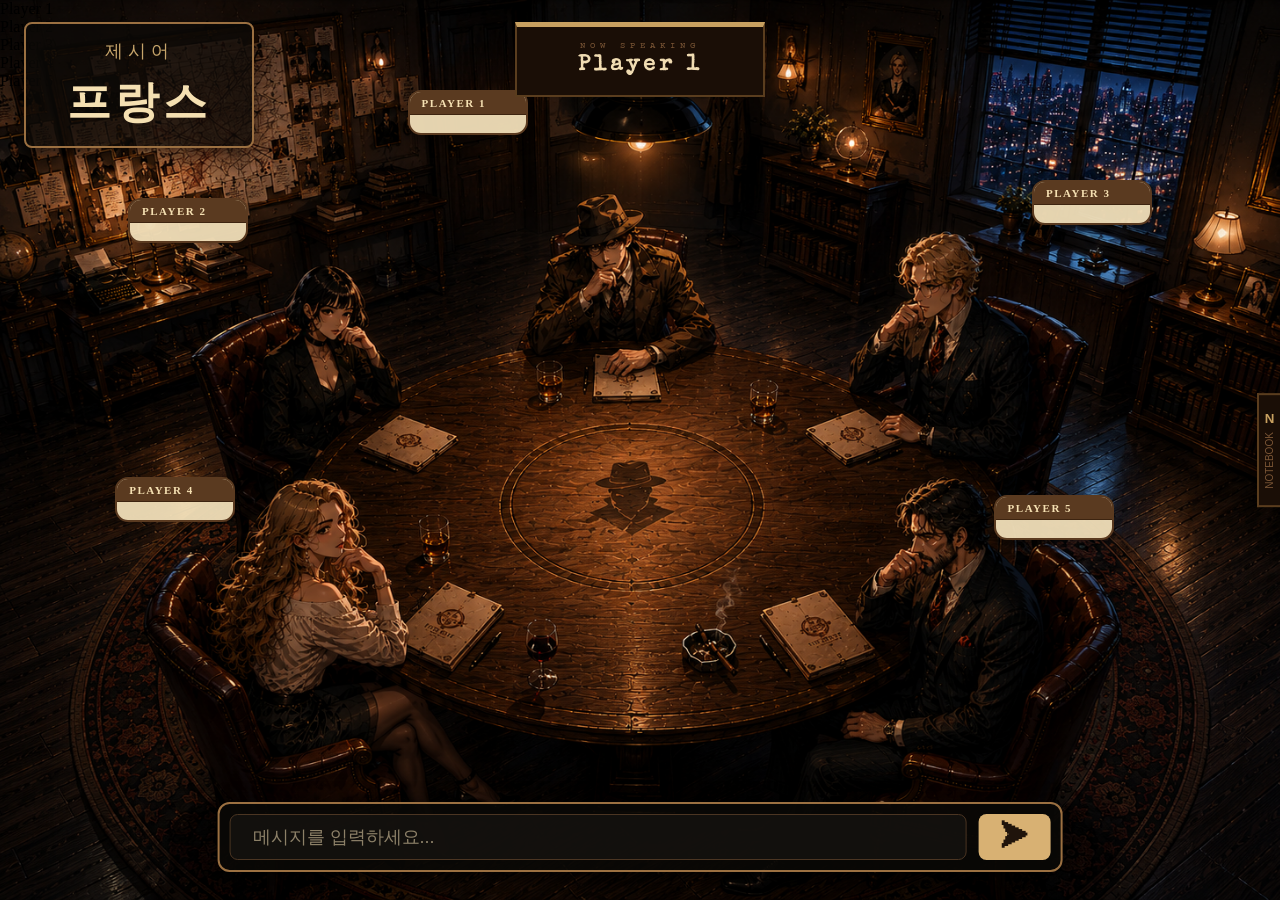
==== commit 245e85c2: "Complete websocket game event integration" ====
--- a/game.html
+++ b/game.html
@@ -10,8 +10,6 @@
     <link rel="stylesheet" href="css/waiting-modal.css">
     <link rel="stylesheet" href="css/keyword-modal.css">
 
-    <script src="js/game.js" defer></script>
-    <script src="js/my-ui.js" defer></script>
     <script src="js/waiting-modal.js" defer></script>
     <script src="js/keyword-modal.js" defer></script>
 
@@ -23,7 +21,7 @@
     <main class="game-page">
         <div class="topic-board">
             <span>제시어</span>
-            <strong id="topicHeaderText">프랑스</strong>
+            <strong id="topicHeaderText">???</strong>
         </div>
 
         <div id="turn-indicator">
@@ -52,16 +50,33 @@
             </div>
         </div>
 
-        <div class="speech-bubble bubble-1"><div class="bubble-header">Player 1</div><div class="bubble-body">프랑스는 빵이 유명해.</div></div>
-        <div class="speech-bubble bubble-2"><div class="bubble-header">Player 2</div><div class="bubble-body">사용하는 언어는 불어를 써.</div></div>
-        <div class="speech-bubble bubble-3"><div class="bubble-header">Player 3</div><div class="bubble-body">프랑스의 수도는 파리야.</div></div>
-        <div class="speech-bubble bubble-4"><div class="bubble-header">Player 4</div><div class="bubble-body">'라따뚜이'라는 영화의 배경이야.</div></div>
-        <div class="speech-bubble bubble-5"><div class="bubble-header">Player 5</div><div class="bubble-body">화폐단위는 유로야.</div></div>
+        <div class="speech-bubble bubble-1">
+            <div class="bubble-header">Player 1</div>
+            <div class="bubble-body"></div>
+        </div>
+        <div class="speech-bubble bubble-2">
+            <div class="bubble-header">Player 2</div>
+            <div class="bubble-body"></div>
+        </div>
+        <div class="speech-bubble bubble-3">
+            <div class="bubble-header">Player 3</div>
+            <div class="bubble-body"></div>
+        </div>
+        <div class="speech-bubble bubble-4">
+            <div class="bubble-header">Player 4</div>
+            <div class="bubble-body"></div>
+        </div>
+        <div class="speech-bubble bubble-5">
+            <div class="bubble-header">Player 5</div>
+            <div class="bubble-body"></div>
+        </div>
+
         <div class="player-tag player-1">Player 1</div>
         <div class="player-tag player-2">Player 2</div>
         <div class="player-tag player-3">Player 3</div>
         <div class="player-tag player-4">Player 4</div>
         <div class="player-tag player-5">Player 5</div>
+        
         <section class="chat-bar">
             <input type="text" id="chatInput" placeholder="메시지를 입력하세요...">
             <button id="sendBtn">➤</button>
@@ -102,20 +117,20 @@
         </div>
 
         <div id="finalDecisionModal" class="modal-overlay hidden">
-        <div class="topic-modal" style="border-color: #8c1d18;">
-            <h2 style="color: #8c1d18; font-size: 32px;">FINAL DECISION</h2>
-            <p style="font-size: 16px; margin-bottom: 20px;">최후의 발언이 끝났습니다.</p>
-            <div style="margin: 20px 0;">
-                <strong id="finalDecisionTargetName" style="font-size: 36px; color: #23160c;">PLAYER</strong>
-            </div>
-            <p style="font-size: 20px; font-weight: bold; color: #8c1d18; white-space: nowrap;">이 플레이어를 처형하시겠습니까?</p>
-            
-            <div style="display: flex; justify-content: center; gap: 15px; margin-top: 30px;">
-                <button id="btnSpare" style="background: #3a6b40; width: 140px; border: none; color: #f0dcb2; font-weight: bold; cursor: pointer; padding: 12px 0;">사면 (살려주기)</button>
-                <button id="btnExecute" style="background: #8c1d18; width: 140px; border: none; color: #f0dcb2; font-weight: bold; cursor: pointer; padding: 12px 0;">처형 집행</button>
+            <div class="topic-modal" style="border-color: #8c1d18;">
+                <h2 style="color: #8c1d18; font-size: 32px;">FINAL DECISION</h2>
+                <p style="font-size: 16px; margin-bottom: 20px;">최후의 발언이 끝났습니다.</p>
+                <div style="margin: 20px 0;">
+                    <strong id="finalDecisionTargetName" style="font-size: 36px; color: #23160c;">PLAYER</strong>
+                </div>
+                <p style="font-size: 20px; font-weight: bold; color: #8c1d18; white-space: nowrap;">이 플레이어를 처형하시겠습니까?</p>
+                
+                <div style="display: flex; justify-content: center; gap: 15px; margin-top: 30px;">
+                    <button id="btnSpare" style="background: #3a6b40; width: 140px; border: none; color: #f0dcb2; font-weight: bold; cursor: pointer; padding: 12px 0;">사면 (살려주기)</button>
+                    <button id="btnExecute" style="background: #8c1d18; width: 140px; border: none; color: #f0dcb2; font-weight: bold; cursor: pointer; padding: 12px 0;">처형 집행</button>
+                </div>
             </div>
         </div>
-    </div>
 
         <div id="verdictModal" class="modal-overlay hidden">
             <div class="topic-modal">
